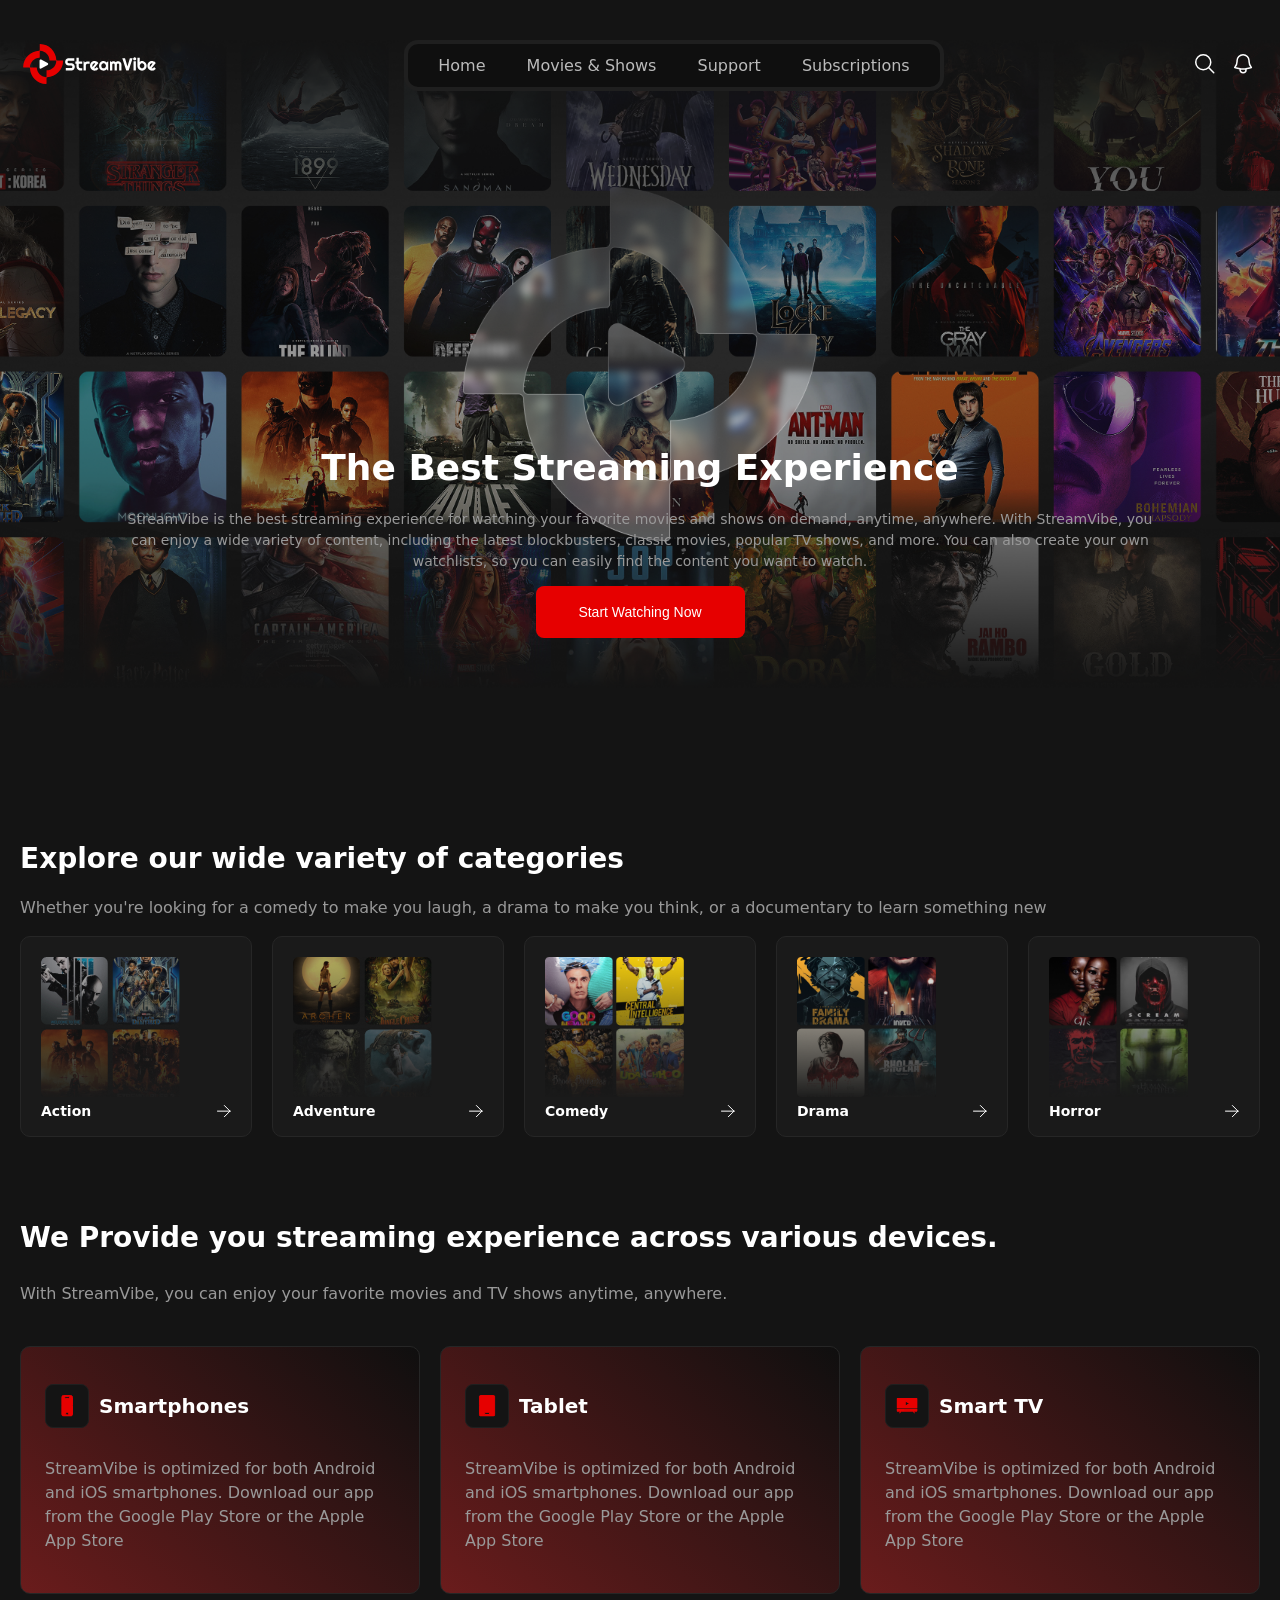
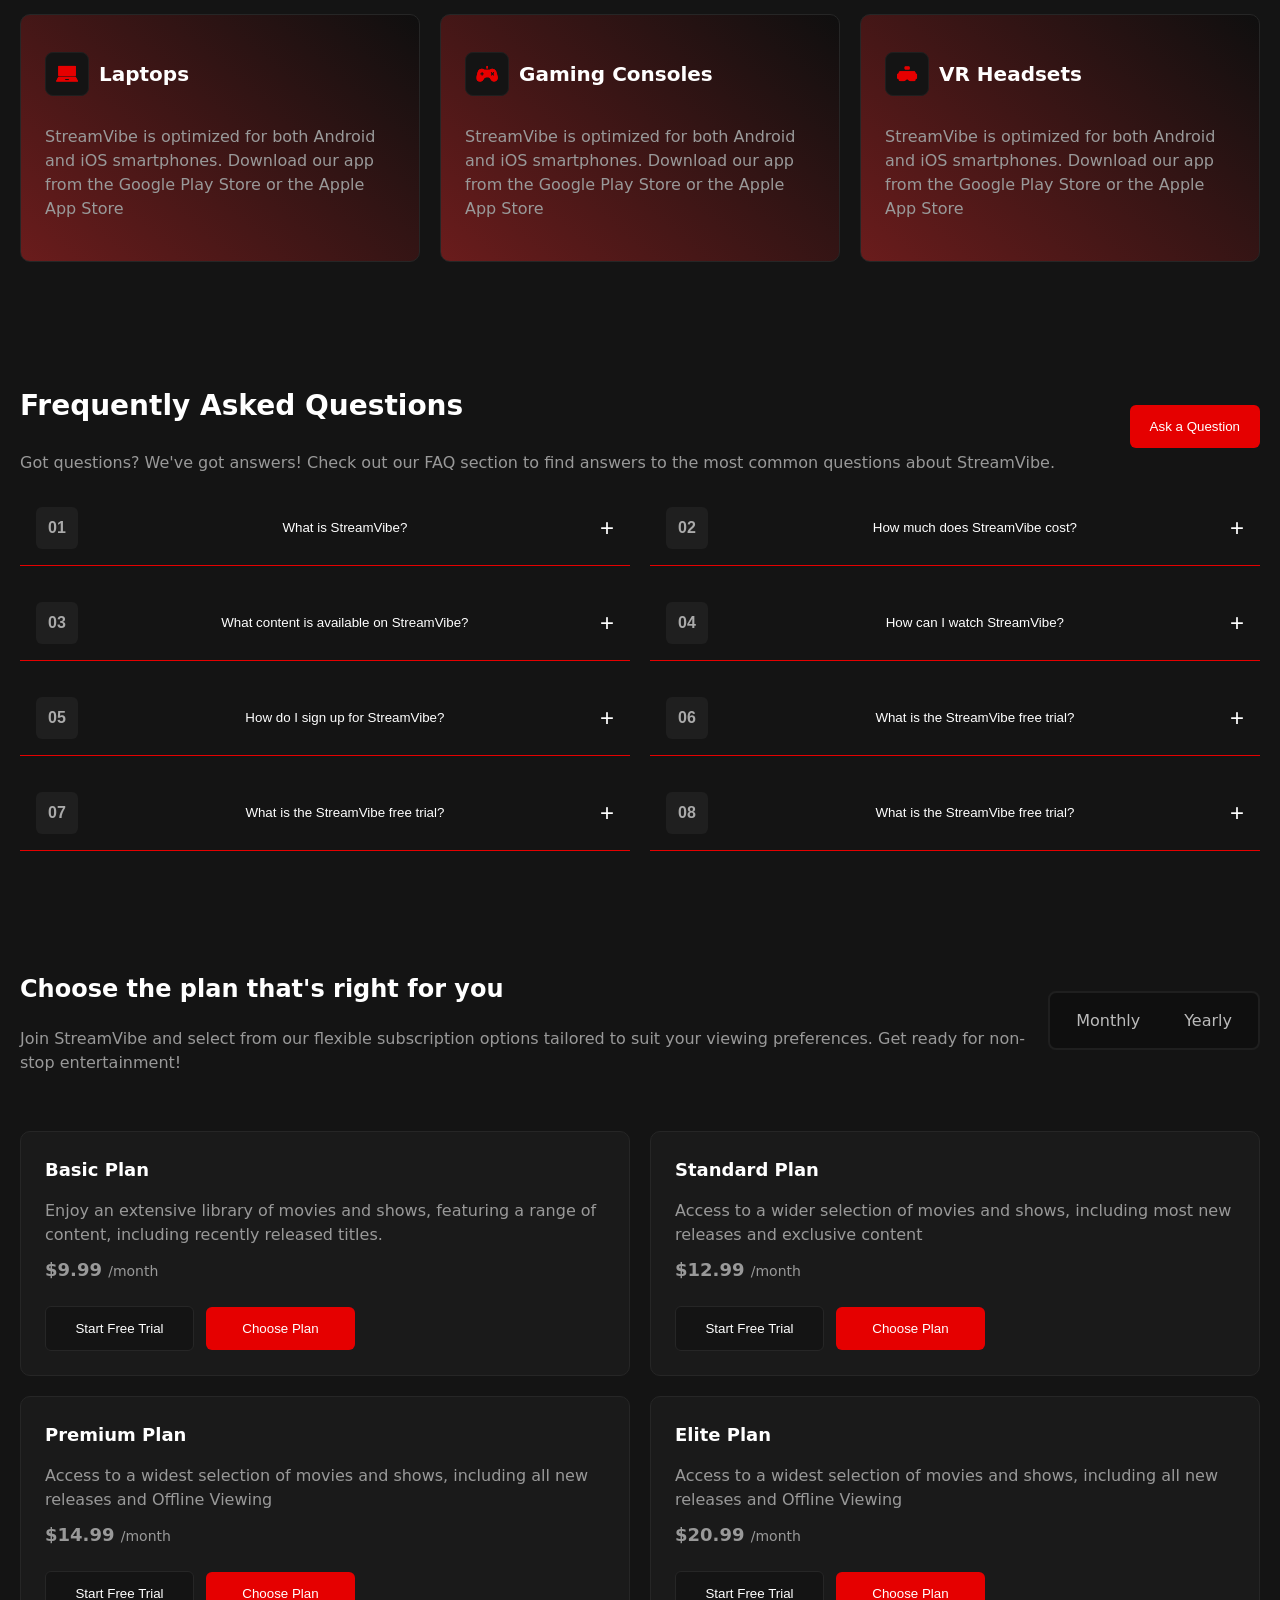
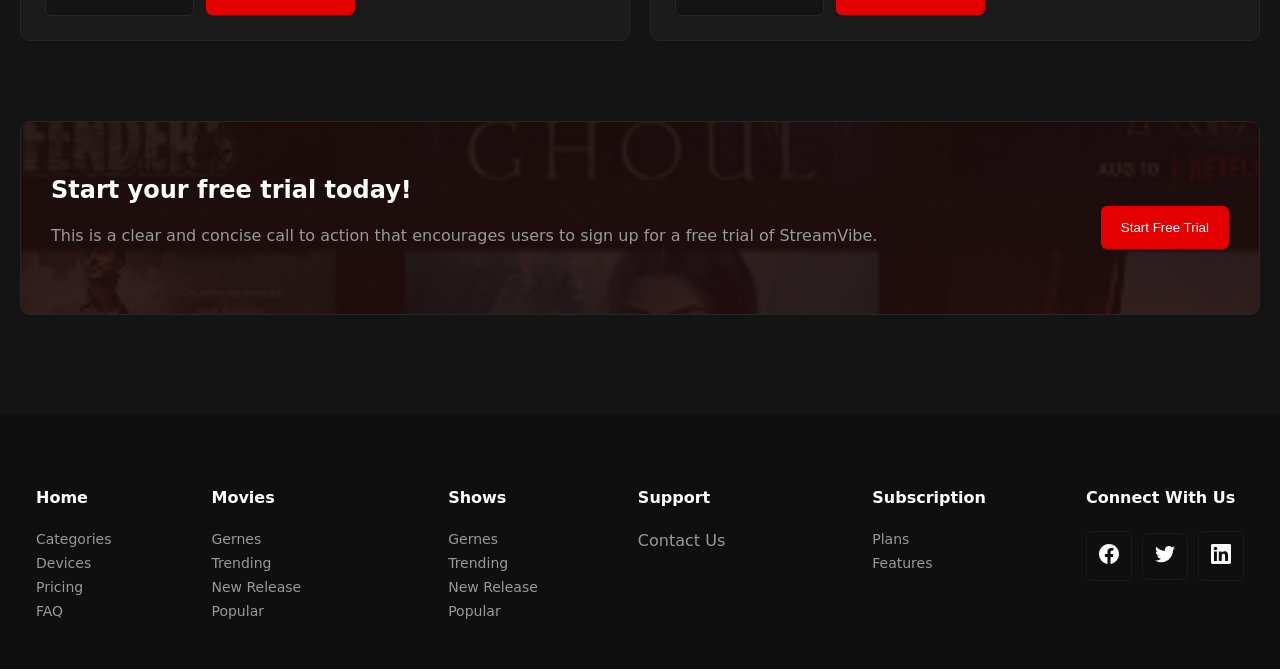
==== index.html @ a9616209 "Stream-Vi" ====
<!doctype html>
<html lang="en">
  <head>
    <meta charset="UTF-8" />
    <meta name="viewport" content="width=device-width, initial-scale=1.0" />
    <title>Document</title>
    <link rel="stylesheet" href="./styles/main.css" />
  </head>
  <body>
    <div class="big-wrapper">
      <header
        id="mainHeader"
        class="mainHeader"
        data-aos="fade-down"
        data-aos-duration="800"
      >
        <div class="nav-container">
          <div class="container">
            <div class="header-intro">
              <a href="./index.html">
                <img class="site-logo" src="./images/Logo.svg" alt="logo" />
              </a>

              <nav id="navbar" class="navbar">
                <a href="./index.html" class="item">Home</a>
                <a href="./movie.html" class="item">Movies & Shows</a>
                <a href="./support.html" class="item">Support</a>
                <a href="./subscriptions.html" class="item">Subscriptions</a>
              </nav>

              <div class="header-images">
                <img src="./images/lupa.svg" alt="lupa" />
                <img src="./images/bro.svg" alt="qongiroq" />
              </div>

              <div class="menu-btn" onclick="toggleMenu()">☰</div>
            </div>
          </div>
        </div>
      </header>

      <section data-aos="fade-up" data-aos-duration="3000" class="hero-section">
        <div class="container">
          <div class="hero-wrapper">
            <h1 class="title-hero">The Best Streaming Experience</h1>
            <p class="text1">
              StreamVibe is the best streaming experience for watching your
              favorite movies and shows on demand, anytime, anywhere.
            </p>

            <p class="text-block">
              StreamVibe is the best streaming experience for watching your
              favorite movies and shows on demand, anytime, anywhere. With
              StreamVibe, you can enjoy a wide variety of content, including the
              latest blockbusters, classic movies, popular TV shows, and more.
              You can also create your own watchlists, so you can easily find
              the content you want to watch.
            </p>
            <button class="strat-btn">Start Watching Now</button>
          </div>
        </div>
      </section>
    </div>

    <section data-aos="fade-right" data-aos-duration="2000" class="two-section">
      <div class="container">
        <h2 class="title2">Explore our wide variety of categories</h2>
        <p class="text">
          Whether you're looking for a comedy to make you laugh, a drama to make
          you think, or a documentary to learn something new
        </p>
        <div class="cards">
          <div class="card1">
            <img class="c1-img" src="./images/card1.png" alt="card1" />
            <div class="after">
              <h4 class="card1-h4">Action</h4>
              <img class="after-img" src="./images/onga.svg" alt="after" />
            </div>
          </div>

          <div class="card1">
            <img class="c1-img" src="./images/card2.png" alt="card1" />
            <div class="after">
              <h4 class="card1-h4">Adventure</h4>
              <img class="after-img" src="./images/onga.svg" alt="after" />
            </div>
          </div>

          <div class="card1">
            <img class="c1-img" src="./images/card3.png" alt="card1" />
            <div class="after">
              <h4 class="card1-h4">Comedy</h4>
              <img class="after-img" src="./images/onga.svg" alt="after" />
            </div>
          </div>

          <div class="card1">
            <img class="c1-img" src="./images/card4.png" alt="card1" />
            <div class="after">
              <h4 class="card1-h4">Drama</h4>
              <img class="after-img" src="./images/onga.svg" alt="after" />
            </div>
          </div>

          <div class="card1">
            <img class="c1-img" src="./images/card5.png" alt="card1" />
            <div class="after">
              <h4 class="card1-h4">Horror</h4>
              <img class="after-img" src="./images/onga.svg" alt="after" />
            </div>
          </div>
        </div>
      </div>
    </section>

    <section
      data-aos="fade-left"
      data-aos-duration="2000"
      class="three-section"
    >
      <div class="container">
        <h2 class="title3">
          We Provide you streaming experience across various devices.
        </h2>
        <p class="text">
          With StreamVibe, you can enjoy your favorite movies and TV shows
          anytime, anywhere.
        </p>

        <div class="mobiles">
          <div class="mobile">
            <div class="m-name">
              <img src="./images/tel.svg" alt="telefon" />
              <h3 class="smart">Smartphones</h3>
            </div>

            <p class="text">
              StreamVibe is optimized for both Android and iOS smartphones.
              Download our app from the Google Play Store or the Apple App Store
            </p>
          </div>

          <div class="mobile">
            <div class="m-name">
              <img src="./images/tablet.svg" alt="telefon" />
              <h3 class="smart">Tablet</h3>
            </div>

            <p class="text">
              StreamVibe is optimized for both Android and iOS smartphones.
              Download our app from the Google Play Store or the Apple App Store
            </p>
          </div>

          <div class="mobile">
            <div class="m-name">
              <img src="./images/tv.svg" alt="telefon" />
              <h3 class="smart">Smart TV</h3>
            </div>

            <p class="text">
              StreamVibe is optimized for both Android and iOS smartphones.
              Download our app from the Google Play Store or the Apple App Store
            </p>
          </div>

          <div class="mobile">
            <div class="m-name">
              <img src="./images/nout.svg" alt="telefon" />
              <h3 class="smart">Laptops</h3>
            </div>

            <p class="text">
              StreamVibe is optimized for both Android and iOS smartphones.
              Download our app from the Google Play Store or the Apple App Store
            </p>
          </div>

          <div class="mobile">
            <div class="m-name">
              <img src="./images/game.svg" alt="telefon" />
              <h3 class="smart">Gaming Consoles</h3>
            </div>

            <p class="text">
              StreamVibe is optimized for both Android and iOS smartphones.
              Download our app from the Google Play Store or the Apple App Store
            </p>
          </div>

          <div class="mobile">
            <div class="m-name">
              <img src="./images/vr.svg" alt="telefon" />
              <h3 class="smart">VR Headsets</h3>
            </div>

            <p class="text">
              StreamVibe is optimized for both Android and iOS smartphones.
              Download our app from the Google Play Store or the Apple App Store
            </p>
          </div>
        </div>
      </div>
    </section>

    <section
      data-aos="fade-up-right"
      data-aos-duration="2000"
      class="four-section"
    >
      <div class="container">
        <div class="four-wrapper">
          <div class="four-textbox">
            <h2 class="title3">Frequently Asked Questions</h2>
            <p class="text">
              Got questions? We've got answers! Check out our FAQ section to
              find answers to the most common questions about StreamVibe.
            </p>
          </div>

          <button class="four-btn">Ask a Question</button>
        </div>

        <div class="savollar">
          <div class="faq1">
            <div class="faq-item">
              <button class="faq-question">
                <span class="two-btn">01</span>
                <p class="faq-text">What is StreamVibe?</p>
                <span class="icon">+</span>
              </button>
              <div class="faq-answer">
                <p class="text">
                  StreamVibe is a streaming service that allows you to watch
                  movies and shows on demand.
                </p>
              </div>
            </div>
          </div>

          <div class="faq2">
            <div class="faq-item">
              <button class="faq-question">
                <span class="two-btn">02</span>
                <p class="faq-text">How much does StreamVibe cost?</p>
                <span class="icon">+</span>
              </button>
              <div class="faq-answer">
                <p>
                  StreamVibe is a streaming service that allows you to watch
                  movies and shows on demand.
                </p>
              </div>
            </div>
          </div>

          <div class="faq3">
            <div class="faq-item">
              <button class="faq-question">
                <span class="two-btn">03</span>
                <p class="faq-text">What content is available on StreamVibe?</p>
                <span class="icon">+</span>
              </button>
              <div class="faq-answer">
                <p>
                  StreamVibe is a streaming service that allows you to watch
                  movies and shows on demand.
                </p>
              </div>
            </div>
          </div>

          <div class="faq4">
            <div class="faq-item">
              <button class="faq-question">
                <span class="two-btn">04</span>
                <p class="faq-text">How can I watch StreamVibe?</p>
                <span class="icon">+</span>
              </button>
              <div class="faq-answer">
                <p class="text">
                  StreamVibe is a streaming service that allows you to watch
                  movies and shows on demand.
                </p>
              </div>
            </div>
          </div>

          <div class="faq5">
            <div class="faq-item">
              <button class="faq-question">
                <span class="two-btn">05</span>
                <p class="faq-text">How do I sign up for StreamVibe?</p>
                <span class="icon">+</span>
              </button>
              <div class="faq-answer">
                <p class="text">
                  StreamVibe is a streaming service that allows you to watch
                  movies and shows on demand.
                </p>
              </div>
            </div>
          </div>

          <div class="faq6">
            <div class="faq-item">
              <button class="faq-question">
                <span class="two-btn">06</span>
                <p class="faq-text">What is the StreamVibe free trial?</p>
                <span class="icon">+</span>
              </button>
              <div class="faq-answer">
                <p class="text">
                  StreamVibe is a streaming service that allows you to watch
                  movies and shows on demand.
                </p>
              </div>
            </div>
          </div>

          <div class="faq7">
            <div class="faq-item">
              <button class="faq-question">
                <span class="two-btn">07</span>
                <p class="faq-text">What is the StreamVibe free trial?</p>
                <span class="icon">+</span>
              </button>
              <div class="faq-answer">
                <p class="text">
                  StreamVibe is a streaming service that allows you to watch
                  movies and shows on demand.
                </p>
              </div>
            </div>
          </div>

          <div class="faq8">
            <div class="faq-item">
              <button class="faq-question">
                <span class="two-btn">08</span>
                <p class="faq-text">What is the StreamVibe free trial?</p>
                <span class="icon">+</span>
              </button>
              <div class="faq-answer">
                <p class="text">
                  StreamVibe is a streaming service that allows you to watch
                  movies and shows on demand.
                </p>
              </div>
            </div>
          </div>
        </div>
      </div>
    </section>

    <section
      data-aos="fade-up"
      data-aos-anchor-placement="top-center"
      class="five-section"
    >
      <div class="container">
        <div class="five-wrapper">
          <div class="five-textbox">
            <h2 class="title4">Choose the plan that's right for you</h2>
            <p class="text">
              Join StreamVibe and select from our flexible subscription options
              tailored to suit your viewing preferences. Get ready for non-stop
              entertainment!
            </p>
          </div>
          <div class="navbar-copiya">
            <a class="item">Monthly</a>
            <a class="item">Yearly</a>
          </div>
        </div>

        <div class="plans">
          <div class="plan1">
            <h3 class="basic">Basic Plan</h3>
            <p class="text">
              Enjoy an extensive library of movies and shows, featuring a range
              of content, including recently released titles.
            </p>

            <h2 class="price">$9.99 <span class="month">/month</span></h2>

            <div class="buttons">
              <button class="start-btn">Start Free Trial</button>
              <button class="plan-btn">Choose Plan</button>
            </div>
          </div>

          <div class="plan1">
            <h3 class="basic">Standard Plan</h3>
            <p class="text">
              Access to a wider selection of movies and shows, including most
              new releases and exclusive content
            </p>

            <h2 class="price">$12.99 <span class="month">/month</span></h2>

            <div class="buttons">
              <button class="start-btn">Start Free Trial</button>
              <button class="plan-btn">Choose Plan</button>
            </div>
          </div>

          <div class="plan1">
            <h3 class="basic">Premium Plan</h3>
            <p class="text">
              Access to a widest selection of movies and shows, including all
              new releases and Offline Viewing
            </p>

            <h2 class="price">$14.99 <span class="month">/month</span></h2>

            <div class="buttons">
              <button class="start-btn">Start Free Trial</button>
              <button class="plan-btn">Choose Plan</button>
            </div>
          </div>

          <div class="plan1">
            <h3 class="basic">Elite Plan</h3>
            <p class="text">
              Access to a widest selection of movies and shows, including all
              new releases and Offline Viewing
            </p>

            <h2 class="price">$20.99 <span class="month">/month</span></h2>

            <div class="buttons">
              <button class="start-btn">Start Free Trial</button>
              <button class="plan-btn">Choose Plan</button>
            </div>
          </div>
        </div>
      </div>
    </section>

    <section
      data-aos="fade-up"
      data-aos-anchor-placement="center-center"
      class="six-section"
    >
      <div class="container">
        <div class="start-wrapper">
          <div class="six-textbox">
            <h2 class="title5">Start your free trial today!</h2>
            <p class="text">
              This is a clear and concise call to action that encourages users
              to sign up for a free trial of StreamVibe.
            </p>
          </div>

          <button class="four-btnn">Start Free Trial</button>
        </div>
      </div>
    </section>

    <footer data-aos="fade-up">
      <div class="container">
        <div class="footer-wrapper">
          <div class="one-wrapper">
            <div class="home">
              <h4 class="home-h4">Home</h4>
              <ul class="text-list">
                <li><a href="./index.html">Categories</a></li>
                <li><a href="./index.html">Devices</a></li>
                <li><a href="./index.html">Pricing</a></li>
                <li><a href="./index.html">FAQ</a></li>
              </ul>
            </div>

            <div class="home">
              <h4 class="home-h4">Movies</h4>
              <ul class="text-list">
                <li><a href="./index.html">Gernes</a></li>
                <li><a href="./index.html">Trending</a></li>
                <li><a href="./index.html">New Release</a></li>
                <li><a href="./index.html">Popular</a></li>
              </ul>
            </div>
          </div>

          <div class="two-wrapper">
            <div class="home">
              <h4 class="home-h4">Shows</h4>
              <ul class="text-list">
                <li><a href="./index.html">Gernes</a></li>
                <li><a href="./index.html">Trending</a></li>
                <li><a href="./index.html">New Release</a></li>
                <li><a href="./index.html">Popular</a></li>
              </ul>
            </div>

            <div class="home">
              <h4 class="home-h4">Support</h4>
              <ul class="text-list">
                <li><a class="size" href="./index.html">Contact Us</a></li>
              </ul>
            </div>
          </div>

          <div class="two-wrapper">
            <div class="home">
              <h4 class="home-h4">Subscription</h4>
              <ul class="text-list">
                <li><a href="./index.html">Plans</a></li>
                <li><a href="./index.html">Features</a></li>
              </ul>
            </div>

            <div class="home">
              <h4 class="home-h4">Connect With Us</h4>

              <div class="images">
                <div class="img1">
                  <a href="#">
                    <img src="./images/facebook.svg" alt="faceebook" />
                  </a>
                </div>
                <div class="img1">
                  <a href="#">
                    <img src="./images/twiter.svg" alt="twiter" />
                  </a>
                </div>
                <div class="img1">
                  <a href="#">
                    <img src="./images/in.svg" alt="in" />
                  </a>
                </div>
              </div>
            </div>
          </div>
        </div>
      </div>
    </footer>

    <script src="./main.js"></script>
  </body>
</html>
---- styles/main.css ----
.container {
  max-width: 1440px;
  margin: 0 auto;
  padding: 0 20px;
}

.big-wrapper {
  background-image: url("../images/back.png");
  background-position: center;
  background-repeat: no-repeat;
  background-size: cover;
}

.header-intro {
  display: flex;
  align-items: center;
  justify-content: space-between;
  margin-top: 40px;
}

.nav-container {
  position: relative;
}

.menu-btn {
  display: none;
  font-size: 26px;
  color: white;
  cursor: pointer;
}

body {
  background: #111;
  font-family: sans-serif;
}

.navbar {
  display: flex;
  gap: 8px;
  background-color: #0F0F0F;
  padding: 12px;
  border-radius: 14px;
  border: 4px solid #1F1F1F;
  width: -moz-fit-content;
  width: fit-content;
  transition: 0.4s ease;
  z-index: 4;
}

.header-images {
  display: flex;
  display: none;
  align-items: center;
}

.header-images img {
  cursor: pointer;
}

.item {
  position: relative;
  padding: 10px 18px;
  color: #bbb;
  cursor: pointer;
  border-radius: 10px;
}

.item:hover {
  background: #2a2a2a;
  color: #fff;
  transform: translateY(1px);
  transition: 0.2s linear;
}

.item:active {
  background: #000;
  color: #fff;
}

@media (max-width: 768px) {
  .menu-btn {
    display: block;
  }
  #navbar {
    position: fixed;
    top: -300px; /* yashirin */
    left: 50%;
    transform: translateX(-50%);
    flex-direction: column;
    width: 90%;
    text-align: center;
    gap: 20px;
  }
  #navbar.active {
    top: 80px; /* pastga tushadi */
  }
}
.hero-section {
  padding: 200px 10px 25px 10px;
}

.hero-wrapper {
  display: flex;
  flex-direction: column;
  align-items: center;
  text-align: center;
}

a {
  text-decoration-line: none;
}

.title {
  color: #FFFFFF;
  font-weight: 700;
  font-style: Bold;
  font-size: 28px;
  line-height: 150%;
  letter-spacing: 0%;
  margin: 0;
}

.title-hero {
  color: #FFFFFF;
  font-weight: 700;
  font-style: Bold;
  font-size: 28px;
  line-height: 150%;
  letter-spacing: 0%;
  margin: 0;
}

.text {
  color: #999999;
  font-weight: 400;
  font-size: 14px;
  line-height: 150%;
  letter-spacing: 0%;
}

.text1 {
  color: #999999;
  font-weight: 400;
  font-size: 14px;
  line-height: 150%;
  letter-spacing: 0%;
}

.text-block {
  display: none;
  color: #999999;
  font-weight: 400;
  font-size: 14px;
  line-height: 150%;
  letter-spacing: 0%;
}

.strat-btn {
  width: 209px;
  height: 52px;
  font-weight: 500;
  font-style: SemiBold;
  font-size: 14px;
  line-height: 150%;
  letter-spacing: 0%;
  padding-top: 14px;
  padding-right: 24px;
  padding-bottom: 14px;
  padding-left: 24px;
  gap: 4px;
  opacity: 1;
  border-radius: 8px;
  background-color: hsl(0, 100%, 45%);
  border: none;
  color: white;
  cursor: pointer;
}
.strat-btn:hover {
  background-color: hsl(0, 100%, 65%);
}

.two-section {
  margin-top: 150px;
}

.title2 {
  color: #FFFFFF;
  font-weight: 700;
  font-style: Bold;
  font-size: 24px;
  line-height: 150%;
  letter-spacing: 0%;
  margin: 0;
}

.cards {
  display: flex;
  align-items: center;
  gap: 20px;
  overflow-x: scroll;
}

.card1 {
  width: 178.3999938965px;
  height: 201px;
  opacity: 1;
  border-radius: 10px;
  border-width: 1px;
  padding: 20px;
  border: 1px solid #262626;
  background: #1A1A1A;
}
.card1:hover {
  transform: scale(1.1);
  transition: 0.2s linear;
}

.c1-img {
  width: 139px;
  height: 140px;
}

.after {
  display: flex;
  align-items: center;
  justify-content: space-between;
}

.card1-h4 {
  font-weight: 600;
  font-style: SemiBold;
  font-size: 14px;
  line-height: 150%;
  letter-spacing: 0%;
  color: #FFFFFF;
  margin: 0;
}

.after-img {
  cursor: pointer;
}

.three-section {
  margin-top: 80px;
}

.title3 {
  font-weight: 700;
  font-style: Bold;
  font-size: 20px;
  line-height: 150%;
  letter-spacing: 0%;
  color: white;
}

.mobiles {
  margin-top: 40px;
  display: flex;
  align-items: center;
  flex-direction: column;
  gap: 20px;
}

.mobile {
  padding: 24px;
  border: 1px solid #262626;
  border-radius: 10px;
  background-image: linear-gradient(221.52deg, #0F0F0F, #6a1c1c);
}
.mobile:hover {
  transform: scale(1.1);
  transition: 0.2s linear;
}

.m-name {
  display: flex;
  align-items: center;
  gap: 10px;
}

.smart {
  font-weight: 600;
  font-style: SemiBold;
  font-size: 18px;
  line-height: 150%;
  letter-spacing: 0%;
  color: white;
}

.four-section {
  margin-top: 100px;
}

.four-btn {
  padding: 14px 20px;
  background-color: #E50000;
  border: none;
  cursor: pointer;
  color: white;
  border-radius: 6px;
}
.four-btn:hover {
  background-color: white;
  color: #E50000;
}
.four-btn:active {
  background-color: black;
  color: white;
}

.faq1 .faq2 .faq3 .faq4 .faq5 .faq6 .faq7 .faq8 {
  max-width: 620px;
  margin: 40px auto;
}

.faq-item {
  border-bottom: 1px solid #E50000;
}

.faq-question {
  width: 100%;
  background: none;
  border: none;
  color: #fff;
  display: flex;
  align-items: center;
  justify-content: space-between;
  padding: 16px;
  cursor: pointer;
}

.faq-question span:first-child {
  color: #aaa;
  margin-right: 12px;
}

.two-btn {
  padding: 12px;
  font-size: 16px;
  font-weight: 600;
  background-color: #1F1F1F;
  border-radius: 6px;
}

.icon {
  font-size: 24px;
}

.faq-answer {
  display: none;
  color: #ccc;
  padding: 0 16px 16px;
}

.five-section {
  padding-top: 100px;
}

.title4 {
  font-weight: 700;
  font-style: Bold;
  font-size: 24px;
  line-height: 150%;
  letter-spacing: 0%;
  color: white;
}

.navbar-copiya {
  display: flex;
  gap: 8px;
  background-color: #0F0F0F;
  padding: 8px;
  border-radius: 8px;
  border: 2px solid #1F1F1F;
  width: -moz-fit-content;
  width: fit-content;
}

.basic {
  color: white;
  margin: 0;
  font-weight: 700;
  font-style: Bold;
  font-size: 18px;
  line-height: 150%;
  letter-spacing: 0%;
}

.start-btn {
  width: 149px;
  padding: 14px 20px;
  background-color: #141414;
  color: white;
  border: 1px solid #262626;
  border-radius: 6px;
}
.start-btn:hover {
  background-color: white;
  color: #141414;
  border: 1px solid black;
}

.plan-btn {
  width: 149px;
  padding: 14px 20px;
  background-color: #E50000;
  color: white;
  border-radius: 6px;
  border: none;
}
.plan-btn:hover {
  background-color: white;
  color: #141414;
  border: 1px solid black;
}

.plans {
  margin-top: 40px;
  display: flex;
  flex-direction: column;
  gap: 20px;
}

.plan1 {
  padding: 24px;
  background-color: #1A1A1A;
  border: 1px solid #262626;
  border-radius: 10px;
}

.price {
  font-weight: 600;
  font-size: 24px;
  line-height: 73%;
  letter-spacing: 0%;
  color: white;
}

.month {
  color: #999999;
  font-weight: 500;
  font-style: Medium;
  font-size: 14px;
  line-height: 73%;
  letter-spacing: 0%;
}

.buttons {
  margin-top: 30px;
  display: flex;
  align-items: center;
  gap: 12px;
}

.start-wrapper {
  margin-top: 80px;
  text-align: center;
  padding: 50px 30px;
  background-image: url("../images/last-back.png");
  background-position: center;
  background-repeat: no-repeat;
  background-size: cover;
  border: 1px solid #262626;
  border-radius: 10px;
  margin-bottom: 100px;
}

.title5 {
  margin: 0;
  font-weight: 700;
  font-style: Bold;
  font-size: 24px;
  line-height: 150%;
  letter-spacing: 0%;
  color: white;
}

.four-btnn {
  margin-top: 20px;
  padding: 14px 20px;
  background-color: #E50000;
  border: none;
  cursor: pointer;
  color: white;
  border-radius: 6px;
}
.four-btnn:hover {
  background-color: white;
  color: #E50000;
}
.four-btnn:active {
  background-color: black;
  color: white;
}

footer {
  padding: 50px 16px;
  background-color: #0F0F0F;
}

.one-wrapper {
  display: flex;
  justify-content: space-between;
  align-items: center;
}

.home-h4 {
  font-weight: 600;
  font-style: SemiBold;
  font-size: 16px;
  line-height: 150%;
  letter-spacing: 0%;
  color: white;
}

.text-list {
  list-style-type: none;
  margin: 0;
  padding-left: 0;
  font-size: 14px;
  font-weight: 500;
  display: flex;
  flex-direction: column;
  gap: 8px;
}

.text-list a:hover {
  color: blueviolet;
}

a {
  color: #999999;
}

.two-wrapper {
  display: flex;
  justify-content: space-between;
}

.size {
  font-size: 16px;
}

.images {
  display: flex;
  align-items: center;
  gap: 10px;
}

.img1 {
  padding: 12px;
  border-radius: 6px;
  border: 1px solid #1A1A1A;
  cursor: pointer;
}

@media only screen and (min-width: 768px) {
  .site-logo {
    width: 140px;
    height: 40px;
  }
  .navbar {
    display: block;
  }
  .header-images {
    display: block;
  }
  .header-images img {
    padding: 0 7px;
  }
  .hamburg-btn {
    display: none;
  }
  .hero-section {
    padding: 300px 30px 100px 30px;
  }
  .title-hero {
    font-size: 36px;
  }
  .text1 {
    display: none;
  }
  .text-block {
    display: block;
  }
  .title2 {
    font-size: 28px;
  }
  .text {
    font-size: 16px;
  }
  .title3 {
    font-size: 28px;
  }
  .mobiles {
    display: grid;
    grid-template-columns: 1fr 1fr;
    grid-template-rows: 1fr 1fr 1fr;
  }
  .smart {
    font-size: 20px;
  }
  .four-wrapper {
    display: flex;
    align-items: center;
    justify-content: space-between;
  }
  .savollar {
    display: grid;
    gap: 20px;
    grid-template-columns: 1fr 1fr;
    grid-template-rows: 1fr 1fr 1fr 1fr;
  }
  .five-wrapper {
    display: flex;
    align-items: center;
    justify-content: space-between;
  }
  .plans {
    display: grid;
    grid-template-columns: 1fr 1fr;
    grid-template-rows: 1fr;
  }
  .footer-wrapper {
    display: flex;
    justify-content: space-between;
  }
  .one-wrapper {
    gap: 50px;
  }
}
@media only screen and (min-width: 1100px) {
  .hero-section {
    padding: 350px 100px 50px 100px;
  }
  .card1 {
    width: 250px;
  }
  .mobiles {
    grid-template-columns: 1fr 1fr 1fr;
    grid-template-rows: 1fr 1fr;
  }
  .start-wrapper {
    display: flex;
    align-items: center;
    justify-content: space-between;
    text-align: start;
  }
  .one-wrapper {
    gap: 100px;
  }
  .two-wrapper {
    gap: 100px;
  }
}
@media only screen and (min-width: 1300px) {
  .site-logo {
    width: 200px;
    height: 60px;
  }
  .navbar {
    padding: 17px;
  }
  .title-hero {
    font-size: 52px;
  }
  .card1 {
    height: 282px;
  }
  .c1-img {
    width: 192px;
    height: 210px;
  }
  .cards {
    justify-content: space-between;
    overflow-x: unset;
  }
}
.main-bg {
  background-image: url("./.././../images/main-bg.png");
  background-position: center;
  background-size: cover;
  background-repeat: no-repeat;
  height: 650px;
  margin-top: 100px;
}

.main-text-box {
  max-width: 600px;
  padding-top: 270px;
  margin: 0px auto;
  display: block;
}

.main-title {
  font-weight: 700;
  font-style: Bold;
  font-size: 24px;
  line-height: 150%;
  letter-spacing: 0%;
  text-align: center;
  color: aliceblue;
}

.main-text {
  font-weight: 500;
  font-style: Medium;
  font-size: 16px;
  line-height: 150%;
  letter-spacing: 0%;
  text-align: center;
  color: #f0e8e8;
}

.red-btn {
  background-color: #e50000;
  border: none;
  padding: 5px 95px;
  display: flex;
  align-items: center;
  border-radius: 5px;
  gap: 10px;
  color: white;
  margin: 0px auto;
}

.red-btn:hover {
  background-color: #e03f3f;
  padding: 7px 98px;
}

.plus-btn {
  background-color: #0f0f0f;
  padding: 5px 5px;
  border: none;
  border-radius: 4px;
}

.plus-btn:hover {
  background-color: #353434;
  padding: 6px 6px;
}

.like-btn {
  background-color: #0f0f0f;
  padding: 5px 5px;
  border: none;
  border-radius: 4px;
}

.like-btn:hover {
  background-color: #353434;
  padding: 6px 6px;
}

.qongiroqcha-btn {
  background-color: #0f0f0f;
  padding: 5px 5px;
  border: none;
  border-radius: 4px;
}

.qongiroqcha-btn:hover {
  background-color: #353434;
  padding: 6px 6px;
}

.main-btns {
  gap: 6px;
  padding-top: 10px;
  margin: 0px auto;
  display: block;
  text-align: center;
}

.liner {
  width: 100%;
}

@media only screen and (max-width: 375px) {
  .main-text {
    display: none;
  }
}
.movies-hero {
  display: flex;
  align-items: center;
  justify-content: space-between;
  list-style-type: none;
  overflow-x: scroll;
  margin: 0;
  padding: 0;
  padding-top: 20px;
}

.movies--hero {
  display: flex;
  align-items: center;
  justify-content: space-between;
  list-style-type: none;
  overflow-x: scroll;
  margin: 0;
  padding: 0;
  padding-top: 20px;
}

.movies {
  display: flex;
  flex-direction: column;
  background-color: #262626;
  padding: 12px 15px;
  border-radius: 15px;
}

.movies-pct {
  width: 176px;
  padding-bottom: 4px;
  height: 187px;
}

.movies-mini {
  display: flex;
  justify-content: space-between;
  align-items: center;
}

.movies-top {
  font-weight: 600;
  font-size: 12px;
  line-height: 150%;
  letter-spacing: 0%;
  color: #fff;
  background-color: #E50000;
  width: 60px;
  border-radius: 5px;
  height: 20px;
  display: flex;
  justify-content: center;
  align-items: center;
}

.movies-top:hover {
  background-color: #e03f3f;
  color: #b9b4b4;
}

.movies-title {
  font-weight: 600;
  color: #fff;
  font-size: 16px;
  line-height: 150%;
  letter-spacing: 0%;
}

.movies-mini-pct {
  width: 24px;
  height: 24px;
}

.movies-one-hero {
  display: flex;
  align-items: center;
  justify-content: space-between;
  list-style-type: none;
  overflow-x: scroll;
  margin: 0;
  padding: 0;
  padding-top: 20px;
}

.movies-one {
  width: 232px;
  display: flex;
  flex-direction: column;
  background-color: #262626;
  padding: 12px 15px;
  border-radius: 15px;
}

.movies-one-pct {
  width: 192px;
  height: 232px;
  border-radius: 10px;
}

.movie-one-mini {
  display: flex;
  justify-content: space-between;
  align-items: center;
}

.movies-ocloc-title {
  display: flex;
  align-items: center;
  gap: 5px;
  color: #999999;
  background-color: #222121;
  border: 1px #999999 solid;
  border-radius: 15px;
  padding: 3px 2px;
}

.movies-eye-title {
  display: flex;
  align-items: center;
  gap: 5px;
  color: #999999;
  background-color: #222121;
  border: 1px #999999 solid;
  border-radius: 15px;
  padding: 3px 2px;
}

.movies--one--hero {
  display: flex;
  align-items: center;
  justify-content: space-between;
  list-style-type: none;
  overflow-x: scroll;
  margin: 0;
  padding: 0;
  padding-top: 20px;
}

.movies--one {
  text-align: center;
  display: flex;
  flex-direction: column;
  background-color: #262626;
  padding: 12px 12px;
  border-radius: 15px;
}

.movies--one--pct {
  width: 192px;
  height: 230px;
}

.movies--one--title {
  background-color: #222121;
  border: 1px #999999 solid;
  border-radius: 10px;
  padding: 2px 4px;
  color: #999999;
}

.movies--one--title:hover {
  background-color: #999999;
  color: #222121;
  padding: 2x 4px;
}

.movies-big-hero {
  list-style-type: none;
  display: flex;
  padding-top: 20px;
  align-items: center;
  justify-content: space-between;
  overflow-x: scroll;
}

.movies-big {
  display: flex;
  flex-direction: column;
  width: 285px;
  background-color: #262626;
  padding: 10px 14px;
  border-radius: 10px;
}

.movies-big-pct {
  width: 253px;
  height: 324px;
  border-radius: 10px;
}

.movies-big-mini {
  display: flex;
  gap: 70px;
  align-items: center;
}

.movies-big-title {
  color: #999999;
  background-color: #222121;
  border: 1px #999999 solid;
  border-radius: 15px;
  display: flex;
  gap: 3px;
  align-items: center;
  font-weight: 500;
  font-style: Medium;
  font-size: 12px;
  line-height: 150%;
  letter-spacing: 0%;
  padding: 2px 4px;
}

.moviees-big-score {
  display: flex;
  align-items: center;
  gap: 7px;
  color: #999999;
}

.moviees-big-score img {
  width: 74px;
  height: 11px;
}

.moviees-big-score h4 {
  font-weight: 500;
  font-style: Medium;
  font-size: 11px;
  line-height: 150%;
  letter-spacing: 0%;
}

@media only screen and (min-width: 1300px) {
  .movies-hero {
    overflow-x: hidden;
  }
  .movies--hero {
    overflow-x: hidden;
  }
  .movies-big-hero {
    overflow-x: hidden;
  }
  .movies-one-hero {
    overflow-x: hidden;
  }
  .movies--one--hero {
    overflow-x: hidden;
  }
}
@media only screen and (max-width: 1100px) {
  .movies-hero {
    gap: 20px;
  }
  .movies--hero {
    gap: 20px;
  }
  .movies-big-hero {
    gap: 20px;
  }
  .movies-one-hero {
    gap: 20px;
  }
  .movies--one--hero {
    gap: 20px;
  }
}
.bot-hero {
  margin-top: 90px;
  background-image: url(".././../images/bot-bg.png");
  background-position: center;
  background-size: cover;
  background-repeat: no-repeat;
  height: 245px;
  border-radius: 15px;
  display: flex;
  align-items: center;
}

.bot-texts-hero {
  display: flex;
  flex-direction: column;
  padding-left: 20px;
}

.bot-title {
  color: white;
  font-weight: 700;
  font-style: Bold;
  font-size: 28px;
  line-height: 150%;
  letter-spacing: 0%;
}

.bot-text {
  color: #999999;
  font-weight: 400;
  font-size: 16px;
  line-height: 150%;
  letter-spacing: 0%;
}

.bot-btn {
  padding: 10px 32px;
  background-color: #E50000;
  color: white;
  font-weight: 600;
  font-size: 14px;
  line-height: 150%;
  letter-spacing: 0%;
  border: none;
  border-radius: 7px;
  margin-left: 280px;
}

.bot-btn:hover {
  background-color: #c94b4b;
  color: #e4cfcf;
  padding: 12px 35px;
}

.support-one-sec {
  margin-top: 100px;
}

.one-mini-wrapper {
  max-width: 533px;
}

.mini-kino-wrapper {
  border-radius: 6px;
  border: 6px solid #262626;
}

.mini-kino-wrapper img {
  width: 100%;
}

.one-big-wapper {
  display: flex;
  flex-direction: column;
  gap: 50px;
}

form {
  padding: 24px;
  background-color: #0F0F0F;
  border: 1px solid #262626;
  border-radius: 10px;
}

.mesta {
  display: flex;
  align-items: center;
  gap: 12px;
}

select {
  padding: 16px;
  background-color: #141414;
  border: 1px solid #262626;
  color: white;
  width: 73px;
  border-radius: 6px;
}

.first {
  font-weight: 600;
  font-size: 16px;
  line-height: 150%;
  letter-spacing: 0%;
  color: white;
}

input {
  padding: 16px;
  width: 100%;
  height: 53px;
  border-radius: 6px;
  background-color: #141414;
  border: 1px solid #262626;
  color: white;
}

.number-inp {
  width: 100%;
  color: white;
}

textarea {
  padding: 16px;
  background-color: #141414;
  border: 1px solid #262626;
  width: 100%;
  height: 109px;
  border-radius: 6px;
  color: white;
}

.check-wrapper {
  display: flex;
  align-items: center;
  gap: 16px;
}

.check-box {
  width: 24px;
  height: 24px;
  border-radius: 4px;
  margin: 0;
}

.text2 {
  color: #999999;
  font-size: 16px;
  font-weight: 400;
}

.send-btn {
  width: 100%;
  background-color: #E50000;
  color: white;
  border: none;
  border-radius: 6px;
  cursor: pointer;
}
.send-btn:hover {
  background-color: black;
  border: 1px solid white;
}
.send-btn:active {
  background-color: white;
  border: none;
  color: black;
}

.send-p {
  font-size: 14px;
  font-weight: 600;
}

@media only screen and (min-width: 768px) {
  .names-wrapper {
    display: flex;
    align-items: center;
    gap: 20px;
  }
  .email-wrapper {
    display: flex;
    align-items: center;
    gap: 20px;
  }
  .btn-check-wrapper {
    display: flex;
    align-items: center;
    justify-content: space-between;
  }
  .send-btn {
    width: 139px;
  }
  label {
    width: 350px;
  }
}
@media only screen and (min-width: 1100px) {
  .one-big-wapper {
    flex-direction: row;
    align-items: center;
  }
  .format {
    padding: 40px;
  }
}
.subscrip-section {
  margin-top: 150px;
}

thead {
  background-color: #000;
}

table {
  width: 1300px;
  border-collapse: collapse;
  background: #111;
}

th,
td {
  padding: 18px 15px;
  text-align: left;
  border-bottom: 1px solid #222;
  border-right: 1px solid #222;
  vertical-align: top;
  font-size: 14px;
  color: white;
}

td {
  color: #999999;
}

th {
  font-size: 16px;
  font-weight: 600;
}

th:first-child {
  width: 16%;
}

td:last-child,
th:last-child {
  border-right: none;
}

.price {
  font-size: 18px;
  font-weight: bold;
  color: #999999;
}

.badge {
  background: #e50914;
  font-size: 12px;
  padding: 3px 6px;
  border-radius: 4px;
  margin-left: 6px;
}

.feature-title {
  color: #aaa;
  font-weight: 500;
}

.yes {
  color: #00c853;
}

.no {
  color: #ff5252;
}

/* Elite column highlight */
.elite {
  background: #1a1a1a;
}

@media only screen and (min-width: 375px) {
  table {
    display: none;
  }
}
@media only screen and (min-width: 768px) {
  table {
    display: block;
    margin-top: 50px;
  }
}
html {
  overflow-X: hidden;
}

* {
  box-sizing: border-box;
}

body {
  background-color: #141414;
  font-family: system-ui, -apple-system, BlinkMacSystemFont, "Segoe UI", Roboto, Oxygen, Ubuntu, Cantarell, "Open Sans", "Helvetica Neue", sans-serif;
  margin: 0;
  transition: 0.6s linear;
}/*# sourceMappingURL=main.css.map */
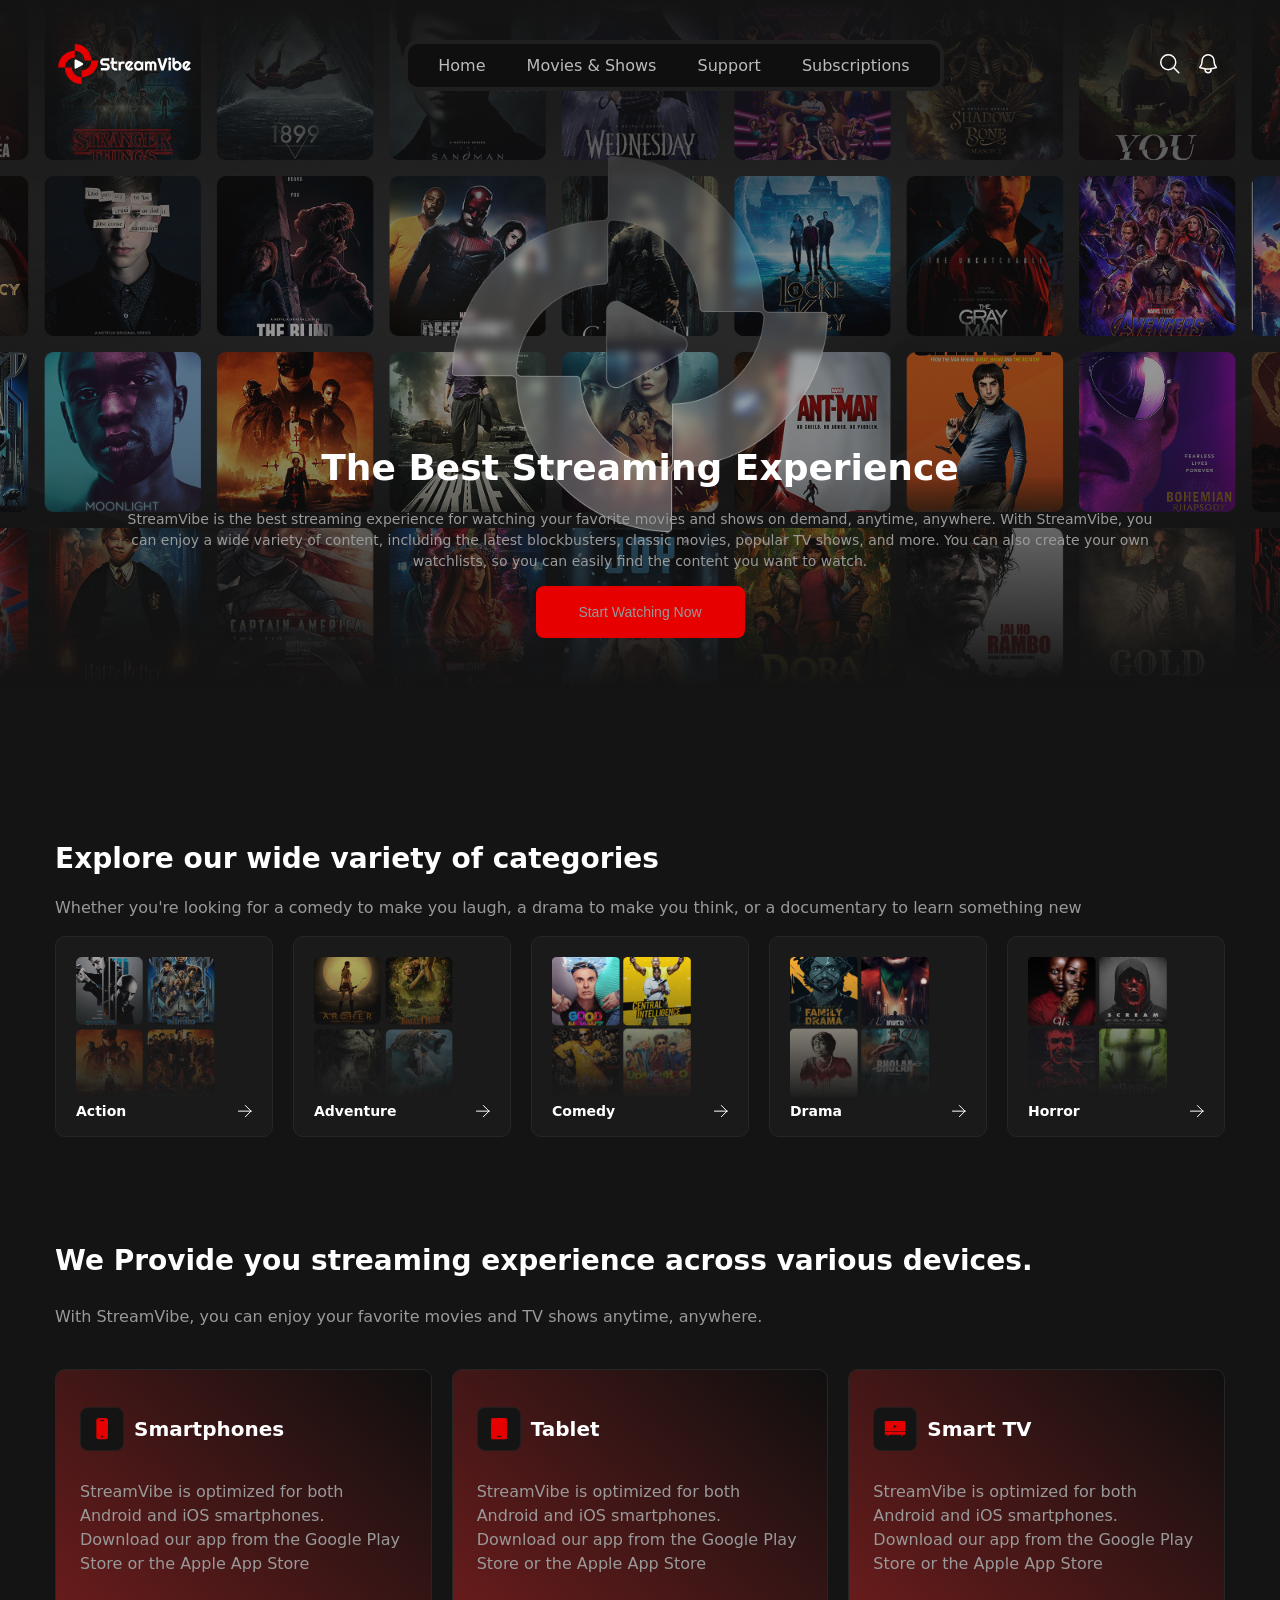
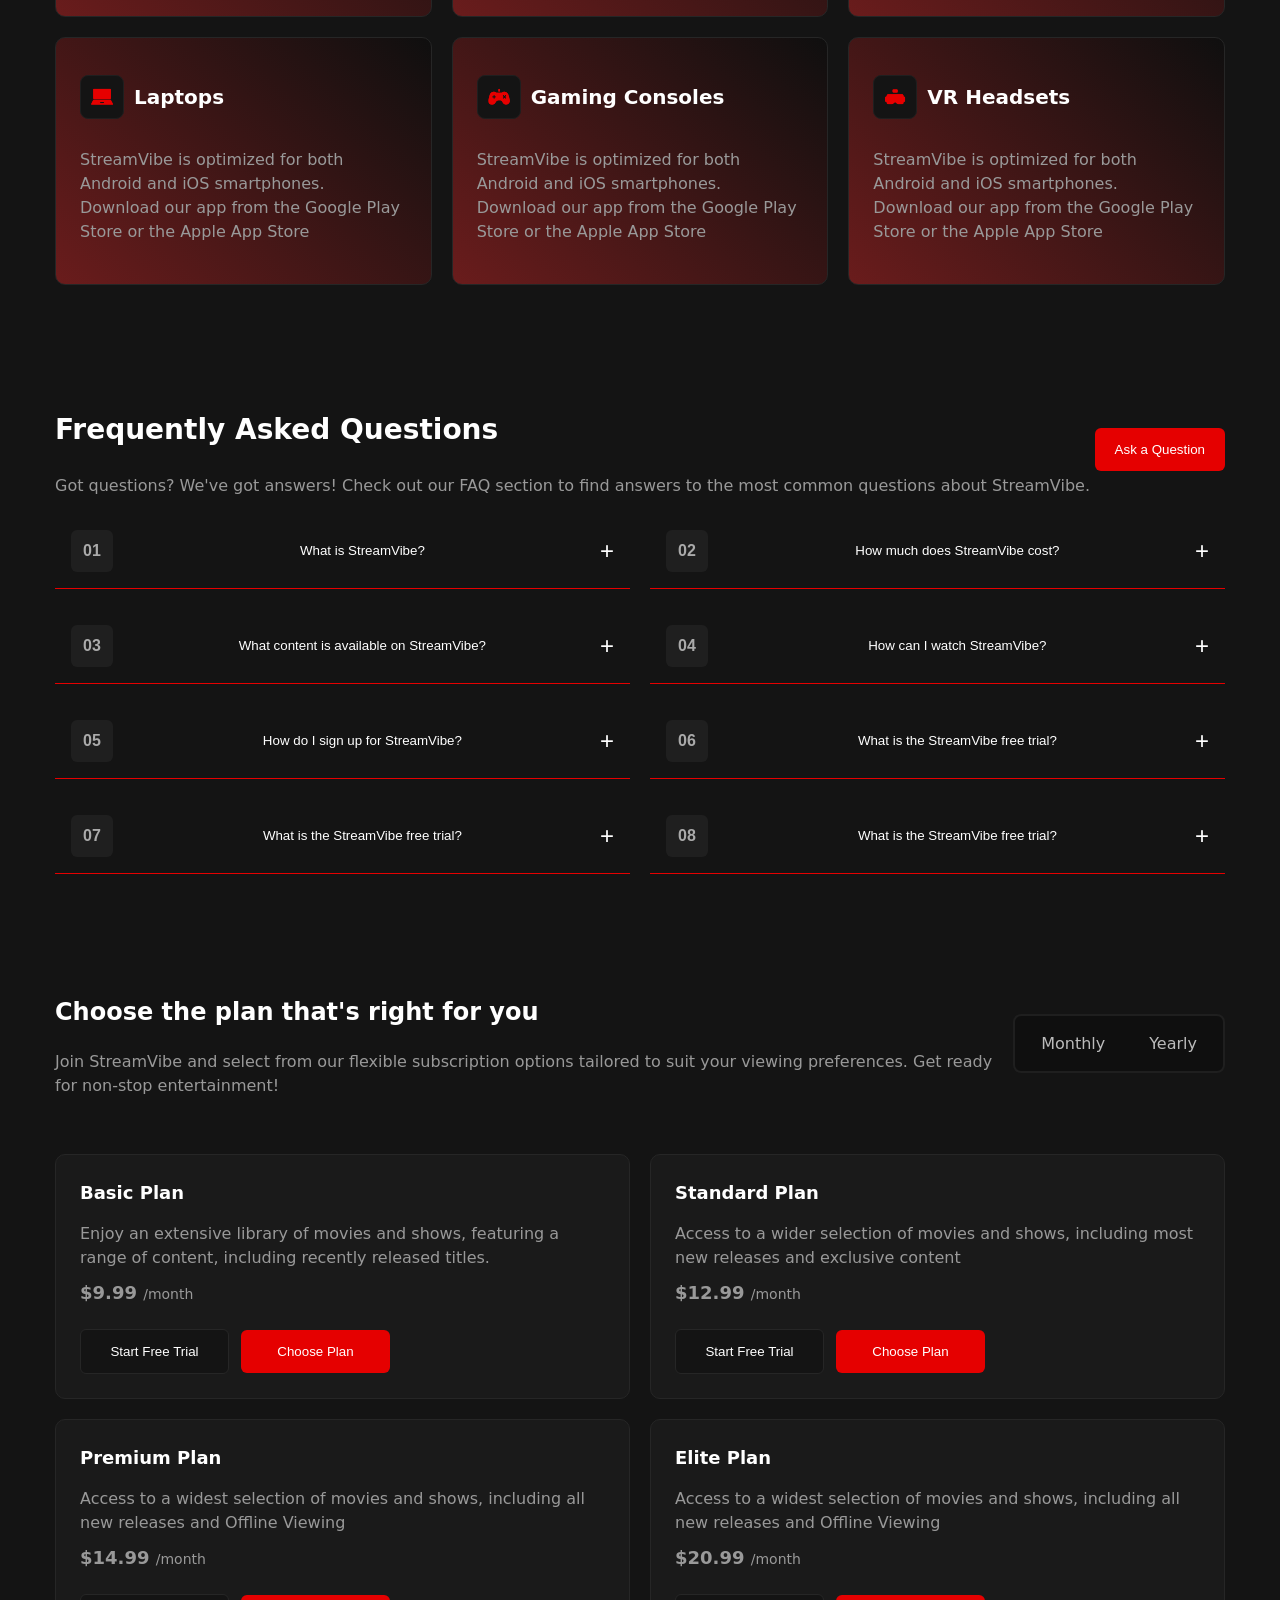
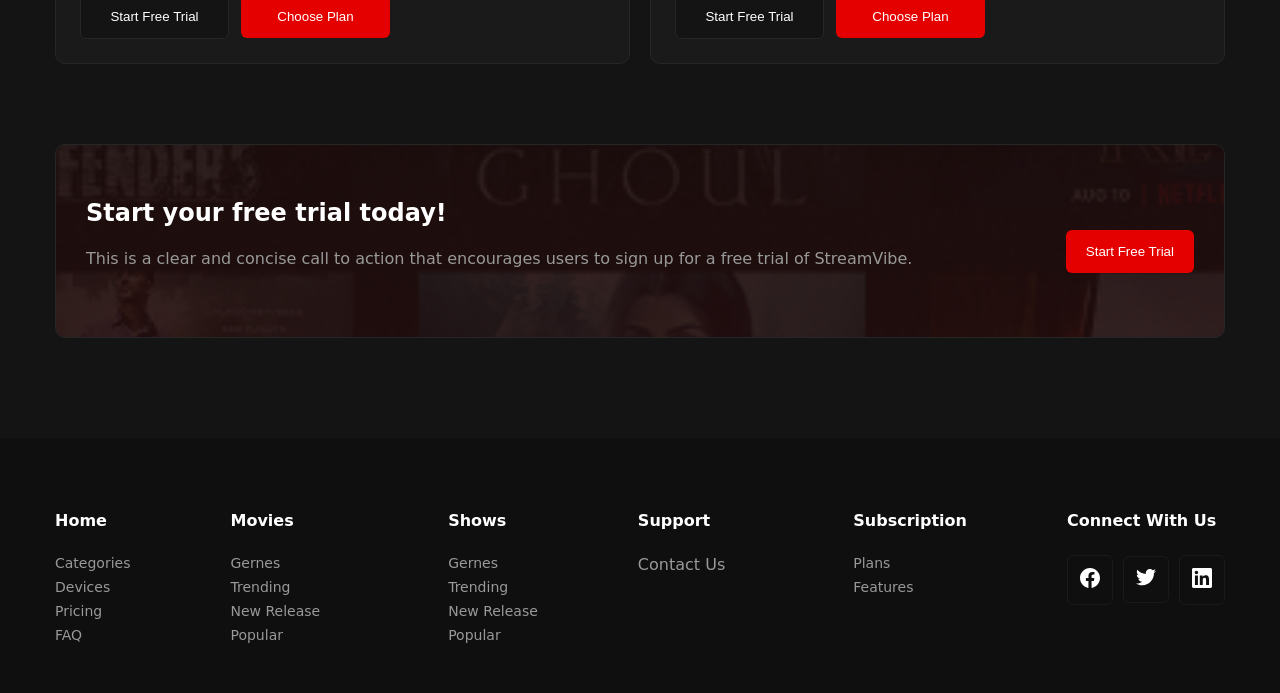
==== commit 78df3814: "Animation-Vibe" ====
--- a/index.html
+++ b/index.html
@@ -1,542 +1,521 @@
 <!doctype html>
 <html lang="en">
-  <head>
-    <meta charset="UTF-8" />
-    <meta name="viewport" content="width=device-width, initial-scale=1.0" />
-    <title>Document</title>
-    <link rel="stylesheet" href="./styles/main.css" />
-  </head>
-  <body>
-    <div class="big-wrapper">
-      <header
-        id="mainHeader"
-        class="mainHeader"
-        data-aos="fade-down"
-        data-aos-duration="800"
-      >
-        <div class="nav-container">
-          <div class="container">
-            <div class="header-intro">
-              <a href="./index.html">
-                <img class="site-logo" src="./images/Logo.svg" alt="logo" />
-              </a>
-
-              <nav id="navbar" class="navbar">
-                <a href="./index.html" class="item">Home</a>
-                <a href="./movie.html" class="item">Movies & Shows</a>
-                <a href="./support.html" class="item">Support</a>
-                <a href="./subscriptions.html" class="item">Subscriptions</a>
-              </nav>
-
-              <div class="header-images">
-                <img src="./images/lupa.svg" alt="lupa" />
-                <img src="./images/bro.svg" alt="qongiroq" />
+
+<head>
+  <meta charset="UTF-8" />
+  <meta name="viewport" content="width=device-width, initial-scale=1.0" />
+  <title>Document</title>
+  <link rel="stylesheet" href="./styles/main.css" />
+  <link rel="stylesheet" href="https://unpkg.com/aos@next/dist/aos.css" />
+</head>
+
+<body>
+  <div class="big-wrapper">
+    <header id="mainHeader" class="mainHeader" data-aos="fade-down" data-aos-duration="800">
+      <div class="nav-container">
+        <div class="container">
+          <div class="header-intro">
+            <a href="./index.html">
+              <img class="site-logo" src="./images/Logo.svg" alt="logo" />
+            </a>
+
+            <nav id="navbar" class="navbar">
+              <a href="./index.html" class="item">Home</a>
+              <a href="./movie.html" class="item">Movies & Shows</a>
+              <a href="./support.html" class="item">Support</a>
+              <a href="./subscriptions.html" class="item">Subscriptions</a>
+            </nav>
+
+            <div class="header-images">
+              <img src="./images/lupa.svg" alt="lupa" />
+              <img src="./images/bro.svg" alt="qongiroq" />
+            </div>
+
+            <div class="menu-btn" onclick="toggleMenu()">☰</div>
+          </div>
+        </div>
+      </div>
+    </header>
+
+    <section data-aos="fade-up" data-aos-duration="1200" class="hero-section">
+      <div class="container">
+        <div class="hero-wrapper">
+          <h1 class="title-hero">The Best Streaming Experience</h1>
+          <p class="text1">
+            StreamVibe is the best streaming experience for watching your
+            favorite movies and shows on demand, anytime, anywhere.
+          </p>
+
+          <p class="text-block">
+            StreamVibe is the best streaming experience for watching your
+            favorite movies and shows on demand, anytime, anywhere. With
+            StreamVibe, you can enjoy a wide variety of content, including the
+            latest blockbusters, classic movies, popular TV shows, and more.
+            You can also create your own watchlists, so you can easily find
+            the content you want to watch.
+          </p>
+          <button class="strat-btn"><a href="./movie.html">Start Watching Now</a></button>
+        </div>
+      </div>
+    </section>
+  </div>
+
+  <section data-aos="fade-right" data-aos-duration="1000" class="two-section">
+    <div class="container">
+      <h2 class="title2">Explore our wide variety of categories</h2>
+      <p class="text">
+        Whether you're looking for a comedy to make you laugh, a drama to make
+        you think, or a documentary to learn something new
+      </p>
+      <div class="cards">
+        <div class="card1" data-aos="zoom-in" data-aos-delay="100">
+          <img class="c1-img" src="./images/card1.png" alt="card1" />
+          <div class="after">
+            <h4 class="card1-h4">Action</h4>
+            <img class="after-img" src="./images/onga.svg" alt="after" />
+          </div>
+        </div>
+
+        <div class="card1" data-aos="zoom-in" data-aos-delay="200">
+          <img class="c1-img" src="./images/card2.png" alt="card1" />
+          <div class="after">
+            <h4 class="card1-h4">Adventure</h4>
+            <img class="after-img" src="./images/onga.svg" alt="after" />
+          </div>
+        </div>
+
+        <div class="card1" data-aos="zoom-in" data-aos-delay="300">
+          <img class="c1-img" src="./images/card3.png" alt="card1" />
+          <div class="after">
+            <h4 class="card1-h4">Comedy</h4>
+            <img class="after-img" src="./images/onga.svg" alt="after" />
+          </div>
+        </div>
+
+        <div class="card1" data-aos="zoom-in" data-aos-delay="400">
+          <img class="c1-img" src="./images/card4.png" alt="card1" />
+          <div class="after">
+            <h4 class="card1-h4">Drama</h4>
+            <img class="after-img" src="./images/onga.svg" alt="after" />
+          </div>
+        </div>
+
+        <div class="card1" data-aos="zoom-in" data-aos-delay="500">
+          <img class="c1-img" src="./images/card5.png" alt="card1" />
+          <div class="after">
+            <h4 class="card1-h4">Horror</h4>
+            <img class="after-img" src="./images/onga.svg" alt="after" />
+          </div>
+        </div>
+      </div>
+    </div>
+  </section>
+
+  <section data-aos="fade-left" data-aos-duration="1000" class="three-section">
+    <div class="container">
+      <h2 class="title3">
+        We Provide you streaming experience across various devices.
+      </h2>
+      <p class="text">
+        With StreamVibe, you can enjoy your favorite movies and TV shows
+        anytime, anywhere.
+      </p>
+
+      <div class="mobiles">
+        <div class="mobile" data-aos="fade-up" data-aos-delay="100">
+          <div class="m-name">
+            <img src="./images/tel.svg" alt="telefon" />
+            <h3 class="smart">Smartphones</h3>
+          </div>
+          <p class="text">
+            StreamVibe is optimized for both Android and iOS smartphones.
+            Download our app from the Google Play Store or the Apple App Store
+          </p>
+        </div>
+
+        <div class="mobile" data-aos="fade-up" data-aos-delay="200">
+          <div class="m-name">
+            <img src="./images/tablet.svg" alt="telefon" />
+            <h3 class="smart">Tablet</h3>
+          </div>
+          <p class="text">
+            StreamVibe is optimized for both Android and iOS smartphones.
+            Download our app from the Google Play Store or the Apple App Store
+          </p>
+        </div>
+
+        <div class="mobile" data-aos="fade-up" data-aos-delay="300">
+          <div class="m-name">
+            <img src="./images/tv.svg" alt="telefon" />
+            <h3 class="smart">Smart TV</h3>
+          </div>
+          <p class="text">
+            StreamVibe is optimized for both Android and iOS smartphones.
+            Download our app from the Google Play Store or the Apple App Store
+          </p>
+        </div>
+
+        <div class="mobile" data-aos="fade-up" data-aos-delay="400">
+          <div class="m-name">
+            <img src="./images/nout.svg" alt="telefon" />
+            <h3 class="smart">Laptops</h3>
+          </div>
+          <p class="text">
+            StreamVibe is optimized for both Android and iOS smartphones.
+            Download our app from the Google Play Store or the Apple App Store
+          </p>
+        </div>
+
+        <div class="mobile" data-aos="fade-up" data-aos-delay="500">
+          <div class="m-name">
+            <img src="./images/game.svg" alt="telefon" />
+            <h3 class="smart">Gaming Consoles</h3>
+          </div>
+          <p class="text">
+            StreamVibe is optimized for both Android and iOS smartphones.
+            Download our app from the Google Play Store or the Apple App Store
+          </p>
+        </div>
+
+        <div class="mobile" data-aos="fade-up" data-aos-delay="600">
+          <div class="m-name">
+            <img src="./images/vr.svg" alt="telefon" />
+            <h3 class="smart">VR Headsets</h3>
+          </div>
+          <p class="text">
+            StreamVibe is optimized for both Android and iOS smartphones.
+            Download our app from the Google Play Store or the Apple App Store
+          </p>
+        </div>
+      </div>
+    </div>
+  </section>
+
+  <section data-aos="fade-right" data-aos-duration="1000" class="four-section">
+    <div class="container">
+      <div class="four-wrapper">
+        <div class="four-textbox">
+          <h2 class="title3">Frequently Asked Questions</h2>
+          <p class="text">
+            Got questions? We've got answers! Check out our FAQ section to
+            find answers to the most common questions about StreamVibe.
+          </p>
+        </div>
+
+        <button class="four-btn">Ask a Question</button>
+      </div>
+
+      <div class="savollar">
+        <div class="faq1" data-aos="fade-up" data-aos-delay="50">
+          <div class="faq-item">
+            <button class="faq-question">
+              <span class="two-btn">01</span>
+              <p class="faq-text">What is StreamVibe?</p>
+              <span class="icon">+</span>
+            </button>
+            <div class="faq-answer">
+              <p class="text">
+                StreamVibe is a streaming service that allows you to watch
+                movies and shows on demand.
+              </p>
+            </div>
+          </div>
+        </div>
+
+        <div class="faq2" data-aos="fade-up" data-aos-delay="100">
+          <div class="faq-item">
+            <button class="faq-question">
+              <span class="two-btn">02</span>
+              <p class="faq-text">How much does StreamVibe cost?</p>
+              <span class="icon">+</span>
+            </button>
+            <div class="faq-answer">
+              <p>
+                StreamVibe is a streaming service that allows you to watch
+                movies and shows on demand.
+              </p>
+            </div>
+          </div>
+        </div>
+
+        <div class="faq3" data-aos="fade-up" data-aos-delay="150">
+          <div class="faq-item">
+            <button class="faq-question">
+              <span class="two-btn">03</span>
+              <p class="faq-text">What content is available on StreamVibe?</p>
+              <span class="icon">+</span>
+            </button>
+            <div class="faq-answer">
+              <p>
+                StreamVibe is a streaming service that allows you to watch
+                movies and shows on demand.
+              </p>
+            </div>
+          </div>
+        </div>
+
+        <div class="faq4" data-aos="fade-up" data-aos-delay="200">
+          <div class="faq-item">
+            <button class="faq-question">
+              <span class="two-btn">04</span>
+              <p class="faq-text">How can I watch StreamVibe?</p>
+              <span class="icon">+</span>
+            </button>
+            <div class="faq-answer">
+              <p class="text">
+                StreamVibe is a streaming service that allows you to watch
+                movies and shows on demand.
+              </p>
+            </div>
+          </div>
+        </div>
+
+        <div class="faq5" data-aos="fade-up" data-aos-delay="250">
+          <div class="faq-item">
+            <button class="faq-question">
+              <span class="two-btn">05</span>
+              <p class="faq-text">How do I sign up for StreamVibe?</p>
+              <span class="icon">+</span>
+            </button>
+            <div class="faq-answer">
+              <p class="text">
+                StreamVibe is a streaming service that allows you to watch
+                movies and shows on demand.
+              </p>
+            </div>
+          </div>
+        </div>
+
+        <div class="faq6" data-aos="fade-up" data-aos-delay="300">
+          <div class="faq-item">
+            <button class="faq-question">
+              <span class="two-btn">06</span>
+              <p class="faq-text">What is the StreamVibe free trial?</p>
+              <span class="icon">+</span>
+            </button>
+            <div class="faq-answer">
+              <p class="text">
+                StreamVibe is a streaming service that allows you to watch
+                movies and shows on demand.
+              </p>
+            </div>
+          </div>
+        </div>
+
+        <div class="faq7" data-aos="fade-up" data-aos-delay="350">
+          <div class="faq-item">
+            <button class="faq-question">
+              <span class="two-btn">07</span>
+              <p class="faq-text">What is the StreamVibe free trial?</p>
+              <span class="icon">+</span>
+            </button>
+            <div class="faq-answer">
+              <p class="text">
+                StreamVibe is a streaming service that allows you to watch
+                movies and shows on demand.
+              </p>
+            </div>
+          </div>
+        </div>
+
+        <div class="faq8" data-aos="fade-up" data-aos-delay="400">
+          <div class="faq-item">
+            <button class="faq-question">
+              <span class="two-btn">08</span>
+              <p class="faq-text">What is the StreamVibe free trial?</p>
+              <span class="icon">+</span>
+            </button>
+            <div class="faq-answer">
+              <p class="text">
+                StreamVibe is a streaming service that allows you to watch
+                movies and shows on demand.
+              </p>
+            </div>
+          </div>
+        </div>
+      </div>
+    </div>
+  </section>
+
+  <section data-aos="fade-up" data-aos-duration="1000" class="five-section">
+    <div class="container">
+      <div class="five-wrapper">
+        <div class="five-textbox">
+          <h2 class="title4">Choose the plan that's right for you</h2>
+          <p class="text">
+            Join StreamVibe and select from our flexible subscription options
+            tailored to suit your viewing preferences. Get ready for non-stop
+            entertainment!
+          </p>
+        </div>
+        <div class="navbar-copiya">
+          <a class="item">Monthly</a>
+          <a class="item">Yearly</a>
+        </div>
+      </div>
+
+      <div class="plans">
+        <div class="plan1" data-aos="zoom-in" data-aos-delay="100">
+          <h3 class="basic">Basic Plan</h3>
+          <p class="text">
+            Enjoy an extensive library of movies and shows, featuring a range
+            of content, including recently released titles.
+          </p>
+          <h2 class="price">$9.99 <span class="month">/month</span></h2>
+          <div class="buttons">
+            <button class="start-btn">Start Free Trial</button>
+            <button class="plan-btn">Choose Plan</button>
+          </div>
+        </div>
+
+        <div class="plan1" data-aos="zoom-in" data-aos-delay="200">
+          <h3 class="basic">Standard Plan</h3>
+          <p class="text">
+            Access to a wider selection of movies and shows, including most
+            new releases and exclusive content
+          </p>
+          <h2 class="price">$12.99 <span class="month">/month</span></h2>
+          <div class="buttons">
+            <button class="start-btn">Start Free Trial</button>
+            <button class="plan-btn">Choose Plan</button>
+          </div>
+        </div>
+
+        <div class="plan1" data-aos="zoom-in" data-aos-delay="300">
+          <h3 class="basic">Premium Plan</h3>
+          <p class="text">
+            Access to a widest selection of movies and shows, including all
+            new releases and Offline Viewing
+          </p>
+          <h2 class="price">$14.99 <span class="month">/month</span></h2>
+          <div class="buttons">
+            <button class="start-btn">Start Free Trial</button>
+            <button class="plan-btn">Choose Plan</button>
+          </div>
+        </div>
+
+        <div class="plan1" data-aos="zoom-in" data-aos-delay="400">
+          <h3 class="basic">Elite Plan</h3>
+          <p class="text">
+            Access to a widest selection of movies and shows, including all
+            new releases and Offline Viewing
+          </p>
+          <h2 class="price">$20.99 <span class="month">/month</span></h2>
+          <div class="buttons">
+            <button class="start-btn">Start Free Trial</button>
+            <button class="plan-btn">Choose Plan</button>
+          </div>
+        </div>
+      </div>
+    </div>
+  </section>
+
+  <section data-aos="fade-up" data-aos-duration="1000" class="six-section">
+    <div class="container">
+      <div class="start-wrapper">
+        <div class="six-textbox">
+          <h2 class="title5">Start your free trial today!</h2>
+          <p class="text">
+            This is a clear and concise call to action that encourages users
+            to sign up for a free trial of StreamVibe.
+          </p>
+        </div>
+
+        <button class="four-btnn">Start Free Trial</button>
+      </div>
+    </div>
+  </section>
+
+  <footer data-aos="fade-up" data-aos-duration="1000">
+    <div class="container">
+      <div class="footer-wrapper">
+        <div class="one-wrapper">
+          <div class="home">
+            <h4 class="home-h4">Home</h4>
+            <ul class="text-list">
+              <li><a href="./index.html">Categories</a></li>
+              <li><a href="./index.html">Devices</a></li>
+              <li><a href="./index.html">Pricing</a></li>
+              <li><a href="./index.html">FAQ</a></li>
+            </ul>
+          </div>
+
+          <div class="home">
+            <h4 class="home-h4">Movies</h4>
+            <ul class="text-list">
+              <li><a href="./index.html">Gernes</a></li>
+              <li><a href="./index.html">Trending</a></li>
+              <li><a href="./index.html">New Release</a></li>
+              <li><a href="./index.html">Popular</a></li>
+            </ul>
+          </div>
+        </div>
+
+        <div class="two-wrapper">
+          <div class="home">
+            <h4 class="home-h4">Shows</h4>
+            <ul class="text-list">
+              <li><a href="./index.html">Gernes</a></li>
+              <li><a href="./index.html">Trending</a></li>
+              <li><a href="./index.html">New Release</a></li>
+              <li><a href="./index.html">Popular</a></li>
+            </ul>
+          </div>
+
+          <div class="home">
+            <h4 class="home-h4">Support</h4>
+            <ul class="text-list">
+              <li><a class="size" href="./index.html">Contact Us</a></li>
+            </ul>
+          </div>
+        </div>
+
+        <div class="two-wrapper">
+          <div class="home">
+            <h4 class="home-h4">Subscription</h4>
+            <ul class="text-list">
+              <li><a href="./index.html">Plans</a></li>
+              <li><a href="./index.html">Features</a></li>
+            </ul>
+          </div>
+
+          <div class="home">
+            <h4 class="home-h4">Connect With Us</h4>
+
+            <div class="images">
+              <div class="img1">
+                <a href="#">
+                  <img src="./images/facebook.svg" alt="faceebook" />
+                </a>
               </div>
-
-              <div class="menu-btn" onclick="toggleMenu()">☰</div>
-            </div>
-          </div>
-        </div>
-      </header>
-
-      <section data-aos="fade-up" data-aos-duration="3000" class="hero-section">
-        <div class="container">
-          <div class="hero-wrapper">
-            <h1 class="title-hero">The Best Streaming Experience</h1>
-            <p class="text1">
-              StreamVibe is the best streaming experience for watching your
-              favorite movies and shows on demand, anytime, anywhere.
-            </p>
-
-            <p class="text-block">
-              StreamVibe is the best streaming experience for watching your
-              favorite movies and shows on demand, anytime, anywhere. With
-              StreamVibe, you can enjoy a wide variety of content, including the
-              latest blockbusters, classic movies, popular TV shows, and more.
-              You can also create your own watchlists, so you can easily find
-              the content you want to watch.
-            </p>
-            <button class="strat-btn">Start Watching Now</button>
-          </div>
-        </div>
-      </section>
+              <div class="img1">
+                <a href="#">
+                  <img src="./images/twiter.svg" alt="twiter" />
+                </a>
+              </div>
+              <div class="img1">
+                <a href="#">
+                  <img src="./images/in.svg" alt="in" />
+                </a>
+              </div>
+            </div>
+          </div>
+        </div>
+      </div>
     </div>
-
-    <section data-aos="fade-right" data-aos-duration="2000" class="two-section">
-      <div class="container">
-        <h2 class="title2">Explore our wide variety of categories</h2>
-        <p class="text">
-          Whether you're looking for a comedy to make you laugh, a drama to make
-          you think, or a documentary to learn something new
-        </p>
-        <div class="cards">
-          <div class="card1">
-            <img class="c1-img" src="./images/card1.png" alt="card1" />
-            <div class="after">
-              <h4 class="card1-h4">Action</h4>
-              <img class="after-img" src="./images/onga.svg" alt="after" />
-            </div>
-          </div>
-
-          <div class="card1">
-            <img class="c1-img" src="./images/card2.png" alt="card1" />
-            <div class="after">
-              <h4 class="card1-h4">Adventure</h4>
-              <img class="after-img" src="./images/onga.svg" alt="after" />
-            </div>
-          </div>
-
-          <div class="card1">
-            <img class="c1-img" src="./images/card3.png" alt="card1" />
-            <div class="after">
-              <h4 class="card1-h4">Comedy</h4>
-              <img class="after-img" src="./images/onga.svg" alt="after" />
-            </div>
-          </div>
-
-          <div class="card1">
-            <img class="c1-img" src="./images/card4.png" alt="card1" />
-            <div class="after">
-              <h4 class="card1-h4">Drama</h4>
-              <img class="after-img" src="./images/onga.svg" alt="after" />
-            </div>
-          </div>
-
-          <div class="card1">
-            <img class="c1-img" src="./images/card5.png" alt="card1" />
-            <div class="after">
-              <h4 class="card1-h4">Horror</h4>
-              <img class="after-img" src="./images/onga.svg" alt="after" />
-            </div>
-          </div>
-        </div>
-      </div>
-    </section>
-
-    <section
-      data-aos="fade-left"
-      data-aos-duration="2000"
-      class="three-section"
-    >
-      <div class="container">
-        <h2 class="title3">
-          We Provide you streaming experience across various devices.
-        </h2>
-        <p class="text">
-          With StreamVibe, you can enjoy your favorite movies and TV shows
-          anytime, anywhere.
-        </p>
-
-        <div class="mobiles">
-          <div class="mobile">
-            <div class="m-name">
-              <img src="./images/tel.svg" alt="telefon" />
-              <h3 class="smart">Smartphones</h3>
-            </div>
-
-            <p class="text">
-              StreamVibe is optimized for both Android and iOS smartphones.
-              Download our app from the Google Play Store or the Apple App Store
-            </p>
-          </div>
-
-          <div class="mobile">
-            <div class="m-name">
-              <img src="./images/tablet.svg" alt="telefon" />
-              <h3 class="smart">Tablet</h3>
-            </div>
-
-            <p class="text">
-              StreamVibe is optimized for both Android and iOS smartphones.
-              Download our app from the Google Play Store or the Apple App Store
-            </p>
-          </div>
-
-          <div class="mobile">
-            <div class="m-name">
-              <img src="./images/tv.svg" alt="telefon" />
-              <h3 class="smart">Smart TV</h3>
-            </div>
-
-            <p class="text">
-              StreamVibe is optimized for both Android and iOS smartphones.
-              Download our app from the Google Play Store or the Apple App Store
-            </p>
-          </div>
-
-          <div class="mobile">
-            <div class="m-name">
-              <img src="./images/nout.svg" alt="telefon" />
-              <h3 class="smart">Laptops</h3>
-            </div>
-
-            <p class="text">
-              StreamVibe is optimized for both Android and iOS smartphones.
-              Download our app from the Google Play Store or the Apple App Store
-            </p>
-          </div>
-
-          <div class="mobile">
-            <div class="m-name">
-              <img src="./images/game.svg" alt="telefon" />
-              <h3 class="smart">Gaming Consoles</h3>
-            </div>
-
-            <p class="text">
-              StreamVibe is optimized for both Android and iOS smartphones.
-              Download our app from the Google Play Store or the Apple App Store
-            </p>
-          </div>
-
-          <div class="mobile">
-            <div class="m-name">
-              <img src="./images/vr.svg" alt="telefon" />
-              <h3 class="smart">VR Headsets</h3>
-            </div>
-
-            <p class="text">
-              StreamVibe is optimized for both Android and iOS smartphones.
-              Download our app from the Google Play Store or the Apple App Store
-            </p>
-          </div>
-        </div>
-      </div>
-    </section>
-
-    <section
-      data-aos="fade-up-right"
-      data-aos-duration="2000"
-      class="four-section"
-    >
-      <div class="container">
-        <div class="four-wrapper">
-          <div class="four-textbox">
-            <h2 class="title3">Frequently Asked Questions</h2>
-            <p class="text">
-              Got questions? We've got answers! Check out our FAQ section to
-              find answers to the most common questions about StreamVibe.
-            </p>
-          </div>
-
-          <button class="four-btn">Ask a Question</button>
-        </div>
-
-        <div class="savollar">
-          <div class="faq1">
-            <div class="faq-item">
-              <button class="faq-question">
-                <span class="two-btn">01</span>
-                <p class="faq-text">What is StreamVibe?</p>
-                <span class="icon">+</span>
-              </button>
-              <div class="faq-answer">
-                <p class="text">
-                  StreamVibe is a streaming service that allows you to watch
-                  movies and shows on demand.
-                </p>
-              </div>
-            </div>
-          </div>
-
-          <div class="faq2">
-            <div class="faq-item">
-              <button class="faq-question">
-                <span class="two-btn">02</span>
-                <p class="faq-text">How much does StreamVibe cost?</p>
-                <span class="icon">+</span>
-              </button>
-              <div class="faq-answer">
-                <p>
-                  StreamVibe is a streaming service that allows you to watch
-                  movies and shows on demand.
-                </p>
-              </div>
-            </div>
-          </div>
-
-          <div class="faq3">
-            <div class="faq-item">
-              <button class="faq-question">
-                <span class="two-btn">03</span>
-                <p class="faq-text">What content is available on StreamVibe?</p>
-                <span class="icon">+</span>
-              </button>
-              <div class="faq-answer">
-                <p>
-                  StreamVibe is a streaming service that allows you to watch
-                  movies and shows on demand.
-                </p>
-              </div>
-            </div>
-          </div>
-
-          <div class="faq4">
-            <div class="faq-item">
-              <button class="faq-question">
-                <span class="two-btn">04</span>
-                <p class="faq-text">How can I watch StreamVibe?</p>
-                <span class="icon">+</span>
-              </button>
-              <div class="faq-answer">
-                <p class="text">
-                  StreamVibe is a streaming service that allows you to watch
-                  movies and shows on demand.
-                </p>
-              </div>
-            </div>
-          </div>
-
-          <div class="faq5">
-            <div class="faq-item">
-              <button class="faq-question">
-                <span class="two-btn">05</span>
-                <p class="faq-text">How do I sign up for StreamVibe?</p>
-                <span class="icon">+</span>
-              </button>
-              <div class="faq-answer">
-                <p class="text">
-                  StreamVibe is a streaming service that allows you to watch
-                  movies and shows on demand.
-                </p>
-              </div>
-            </div>
-          </div>
-
-          <div class="faq6">
-            <div class="faq-item">
-              <button class="faq-question">
-                <span class="two-btn">06</span>
-                <p class="faq-text">What is the StreamVibe free trial?</p>
-                <span class="icon">+</span>
-              </button>
-              <div class="faq-answer">
-                <p class="text">
-                  StreamVibe is a streaming service that allows you to watch
-                  movies and shows on demand.
-                </p>
-              </div>
-            </div>
-          </div>
-
-          <div class="faq7">
-            <div class="faq-item">
-              <button class="faq-question">
-                <span class="two-btn">07</span>
-                <p class="faq-text">What is the StreamVibe free trial?</p>
-                <span class="icon">+</span>
-              </button>
-              <div class="faq-answer">
-                <p class="text">
-                  StreamVibe is a streaming service that allows you to watch
-                  movies and shows on demand.
-                </p>
-              </div>
-            </div>
-          </div>
-
-          <div class="faq8">
-            <div class="faq-item">
-              <button class="faq-question">
-                <span class="two-btn">08</span>
-                <p class="faq-text">What is the StreamVibe free trial?</p>
-                <span class="icon">+</span>
-              </button>
-              <div class="faq-answer">
-                <p class="text">
-                  StreamVibe is a streaming service that allows you to watch
-                  movies and shows on demand.
-                </p>
-              </div>
-            </div>
-          </div>
-        </div>
-      </div>
-    </section>
-
-    <section
-      data-aos="fade-up"
-      data-aos-anchor-placement="top-center"
-      class="five-section"
-    >
-      <div class="container">
-        <div class="five-wrapper">
-          <div class="five-textbox">
-            <h2 class="title4">Choose the plan that's right for you</h2>
-            <p class="text">
-              Join StreamVibe and select from our flexible subscription options
-              tailored to suit your viewing preferences. Get ready for non-stop
-              entertainment!
-            </p>
-          </div>
-          <div class="navbar-copiya">
-            <a class="item">Monthly</a>
-            <a class="item">Yearly</a>
-          </div>
-        </div>
-
-        <div class="plans">
-          <div class="plan1">
-            <h3 class="basic">Basic Plan</h3>
-            <p class="text">
-              Enjoy an extensive library of movies and shows, featuring a range
-              of content, including recently released titles.
-            </p>
-
-            <h2 class="price">$9.99 <span class="month">/month</span></h2>
-
-            <div class="buttons">
-              <button class="start-btn">Start Free Trial</button>
-              <button class="plan-btn">Choose Plan</button>
-            </div>
-          </div>
-
-          <div class="plan1">
-            <h3 class="basic">Standard Plan</h3>
-            <p class="text">
-              Access to a wider selection of movies and shows, including most
-              new releases and exclusive content
-            </p>
-
-            <h2 class="price">$12.99 <span class="month">/month</span></h2>
-
-            <div class="buttons">
-              <button class="start-btn">Start Free Trial</button>
-              <button class="plan-btn">Choose Plan</button>
-            </div>
-          </div>
-
-          <div class="plan1">
-            <h3 class="basic">Premium Plan</h3>
-            <p class="text">
-              Access to a widest selection of movies and shows, including all
-              new releases and Offline Viewing
-            </p>
-
-            <h2 class="price">$14.99 <span class="month">/month</span></h2>
-
-            <div class="buttons">
-              <button class="start-btn">Start Free Trial</button>
-              <button class="plan-btn">Choose Plan</button>
-            </div>
-          </div>
-
-          <div class="plan1">
-            <h3 class="basic">Elite Plan</h3>
-            <p class="text">
-              Access to a widest selection of movies and shows, including all
-              new releases and Offline Viewing
-            </p>
-
-            <h2 class="price">$20.99 <span class="month">/month</span></h2>
-
-            <div class="buttons">
-              <button class="start-btn">Start Free Trial</button>
-              <button class="plan-btn">Choose Plan</button>
-            </div>
-          </div>
-        </div>
-      </div>
-    </section>
-
-    <section
-      data-aos="fade-up"
-      data-aos-anchor-placement="center-center"
-      class="six-section"
-    >
-      <div class="container">
-        <div class="start-wrapper">
-          <div class="six-textbox">
-            <h2 class="title5">Start your free trial today!</h2>
-            <p class="text">
-              This is a clear and concise call to action that encourages users
-              to sign up for a free trial of StreamVibe.
-            </p>
-          </div>
-
-          <button class="four-btnn">Start Free Trial</button>
-        </div>
-      </div>
-    </section>
-
-    <footer data-aos="fade-up">
-      <div class="container">
-        <div class="footer-wrapper">
-          <div class="one-wrapper">
-            <div class="home">
-              <h4 class="home-h4">Home</h4>
-              <ul class="text-list">
-                <li><a href="./index.html">Categories</a></li>
-                <li><a href="./index.html">Devices</a></li>
-                <li><a href="./index.html">Pricing</a></li>
-                <li><a href="./index.html">FAQ</a></li>
-              </ul>
-            </div>
-
-            <div class="home">
-              <h4 class="home-h4">Movies</h4>
-              <ul class="text-list">
-                <li><a href="./index.html">Gernes</a></li>
-                <li><a href="./index.html">Trending</a></li>
-                <li><a href="./index.html">New Release</a></li>
-                <li><a href="./index.html">Popular</a></li>
-              </ul>
-            </div>
-          </div>
-
-          <div class="two-wrapper">
-            <div class="home">
-              <h4 class="home-h4">Shows</h4>
-              <ul class="text-list">
-                <li><a href="./index.html">Gernes</a></li>
-                <li><a href="./index.html">Trending</a></li>
-                <li><a href="./index.html">New Release</a></li>
-                <li><a href="./index.html">Popular</a></li>
-              </ul>
-            </div>
-
-            <div class="home">
-              <h4 class="home-h4">Support</h4>
-              <ul class="text-list">
-                <li><a class="size" href="./index.html">Contact Us</a></li>
-              </ul>
-            </div>
-          </div>
-
-          <div class="two-wrapper">
-            <div class="home">
-              <h4 class="home-h4">Subscription</h4>
-              <ul class="text-list">
-                <li><a href="./index.html">Plans</a></li>
-                <li><a href="./index.html">Features</a></li>
-              </ul>
-            </div>
-
-            <div class="home">
-              <h4 class="home-h4">Connect With Us</h4>
-
-              <div class="images">
-                <div class="img1">
-                  <a href="#">
-                    <img src="./images/facebook.svg" alt="faceebook" />
-                  </a>
-                </div>
-                <div class="img1">
-                  <a href="#">
-                    <img src="./images/twiter.svg" alt="twiter" />
-                  </a>
-                </div>
-                <div class="img1">
-                  <a href="#">
-                    <img src="./images/in.svg" alt="in" />
-                  </a>
-                </div>
-              </div>
-            </div>
-          </div>
-        </div>
-      </div>
-    </footer>
-
-    <script src="./main.js"></script>
-  </body>
-</html>
+  </footer>
+
+  <script src="https://unpkg.com/aos@next/dist/aos.js"></script>
+  <script>
+    // ENG MUHIM TO'G'RILANGAN JOYI: 
+    // Planshet va Mobil qurilmalarda (ekran kengligi 992px dan kichik bo'lsa) AOS o'chadi.
+    // Bu orqali mobil versiyada o'ngga-chapga skrol butunlay yo'qoladi, menyu va linklar benuqson ishlaydi.
+    AOS.init({
+      once: true,
+      disable: window.innerWidth < 992
+    });
+  </script>
+  <script src="./main.js"></script>
+</body>
+
+</html>
--- a/styles/main.css
+++ b/styles/main.css
@@ -1355,4 +1355,38 @@
   font-family: system-ui, -apple-system, BlinkMacSystemFont, "Segoe UI", Roboto, Oxygen, Ubuntu, Cantarell, "Open Sans", "Helvetica Neue", sans-serif;
   margin: 0;
   transition: 0.6s linear;
-}/*# sourceMappingURL=main.css.map */+}/*# sourceMappingURL=main.css.map */
+
+
+/* ==========================================================================
+   MOBILDA GORIZONTAL SKROLLNI (O'NGGA-CHAPGA SILJISHNI) BUTUNLAY YO'QOTISH
+   ========================================================================== */
+
+/* Butun sahifani qamrab oluvchi asosiy wrapper va bo'limlarni ekran kengligiga majburlash */
+html,
+body {
+  width: 100% !important;
+  max-width: 100% !important;
+  overflow-x: hidden !important;
+}
+
+.big-wrapper,
+section,
+footer {
+  width: 100% !important;
+  max-width: 100% !important;
+  overflow: hidden !important;
+  /* Chetga chiqib ketgan har qanday ortiqcha elementni qirqib tashlaydi */
+  box-sizing: border-box !important;
+}
+
+/* Katta bloklar ichidagi paddinglar ekran kengligini buzmasligi uchun xavfsizlik */
+.container {
+  width: 100% !important;
+  max-width: 1200px;
+  /* Loyihangizdagi container kengligi qancha bo'lsa o'shani yozing */
+  margin: 0 auto;
+  padding-left: 15px !important;
+  padding-right: 15px !important;
+  box-sizing: border-box !important;
+}
